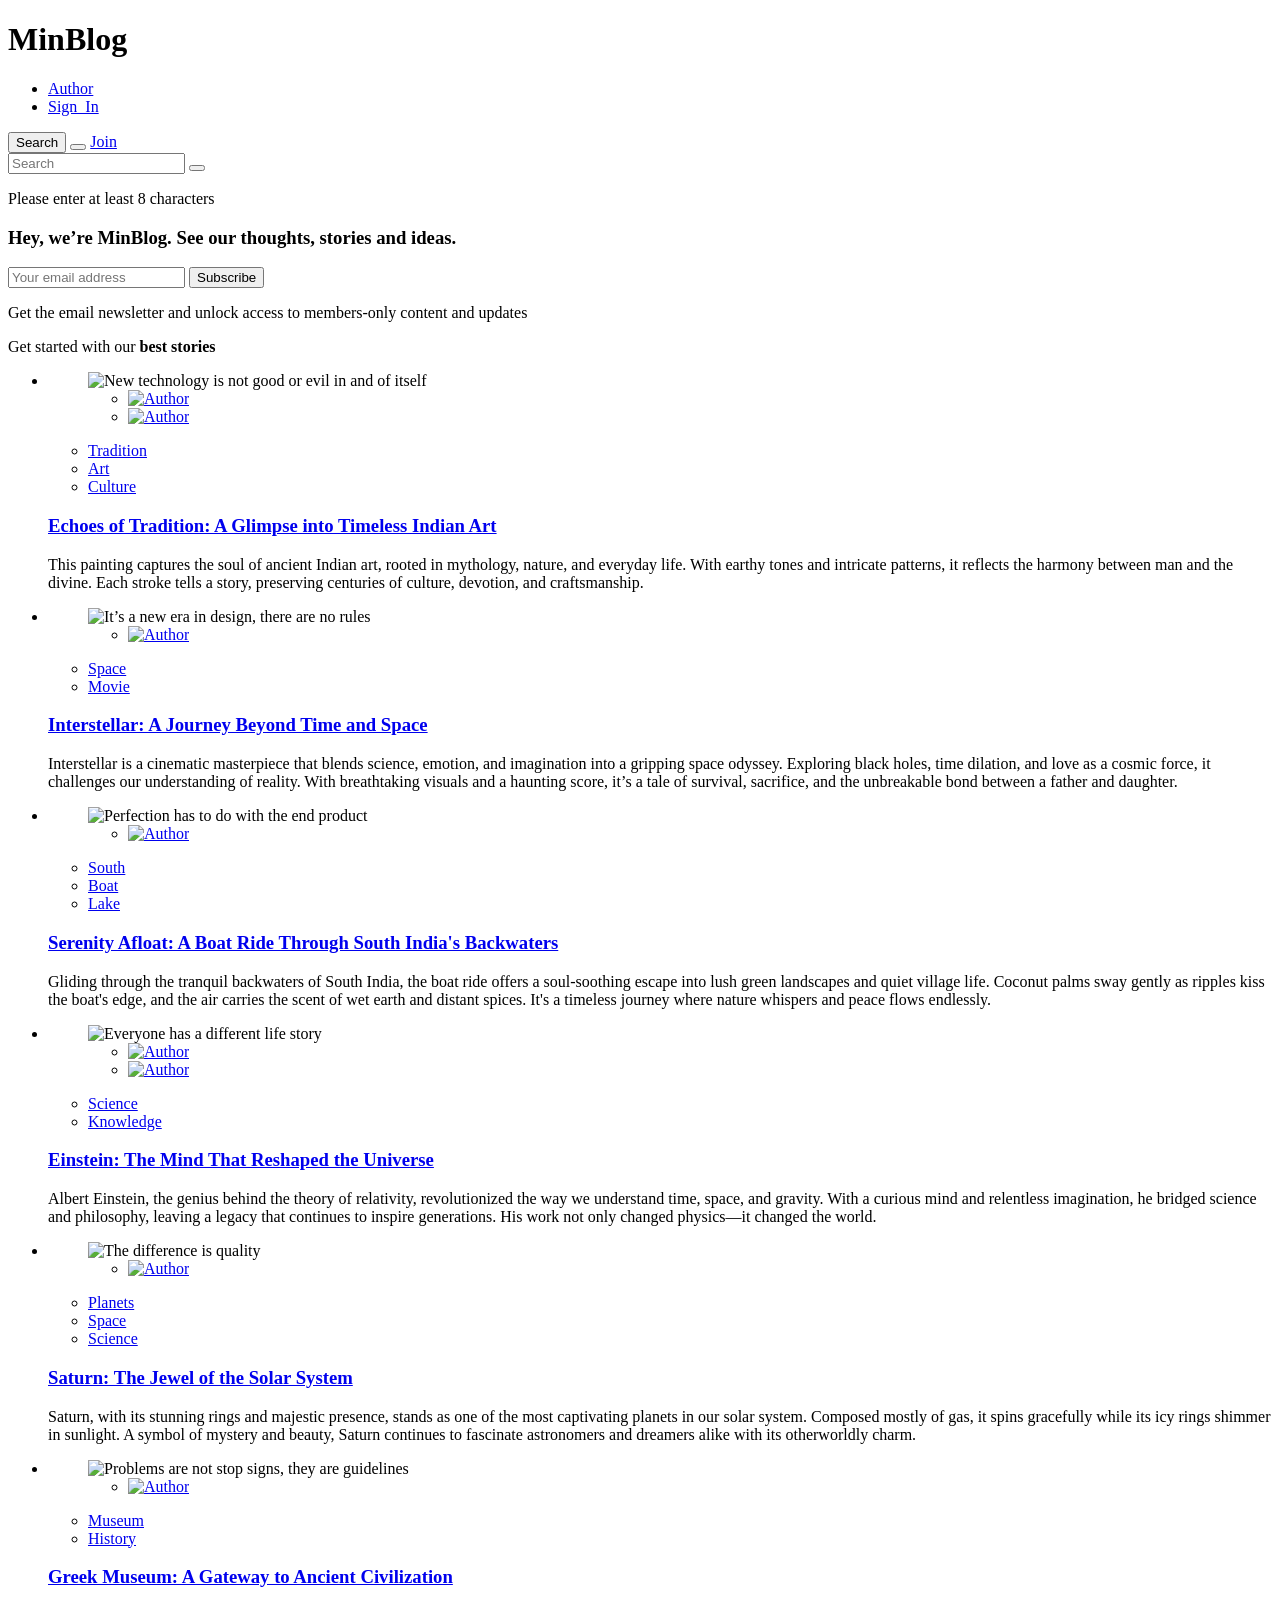
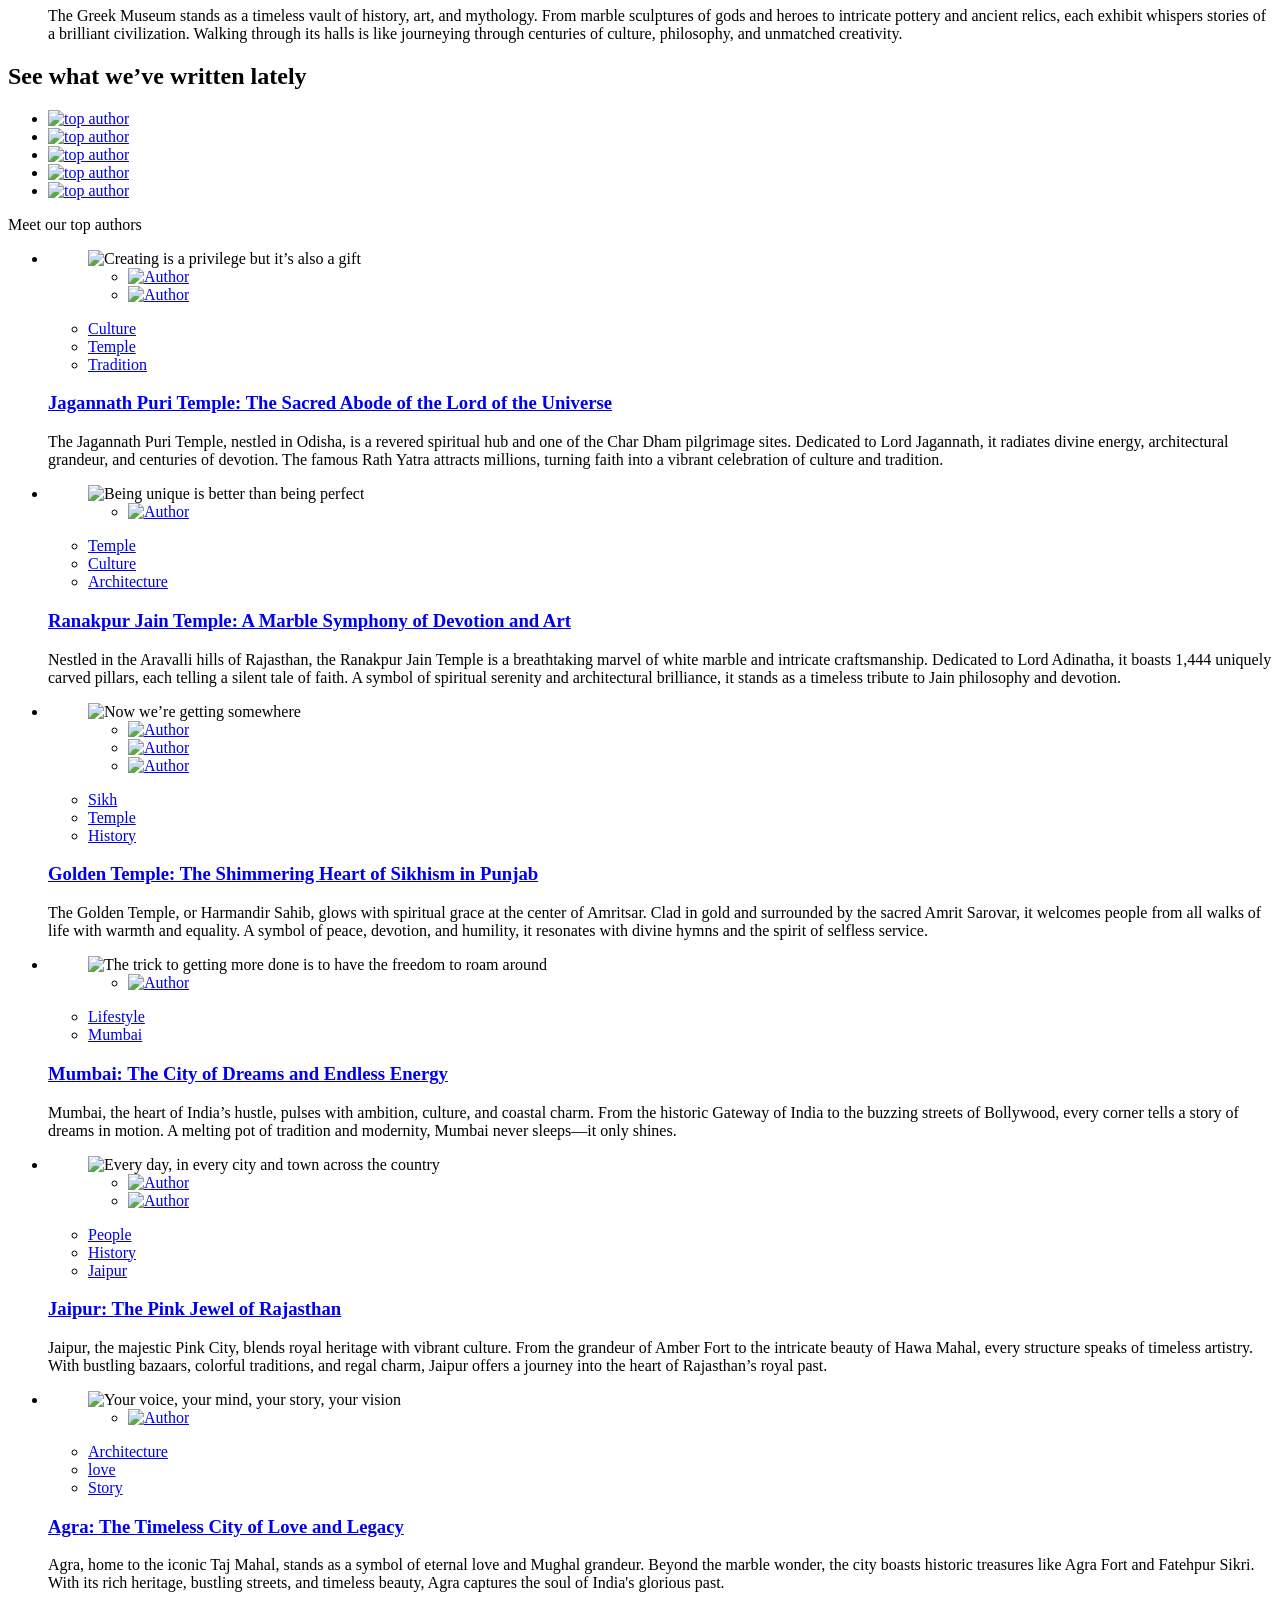
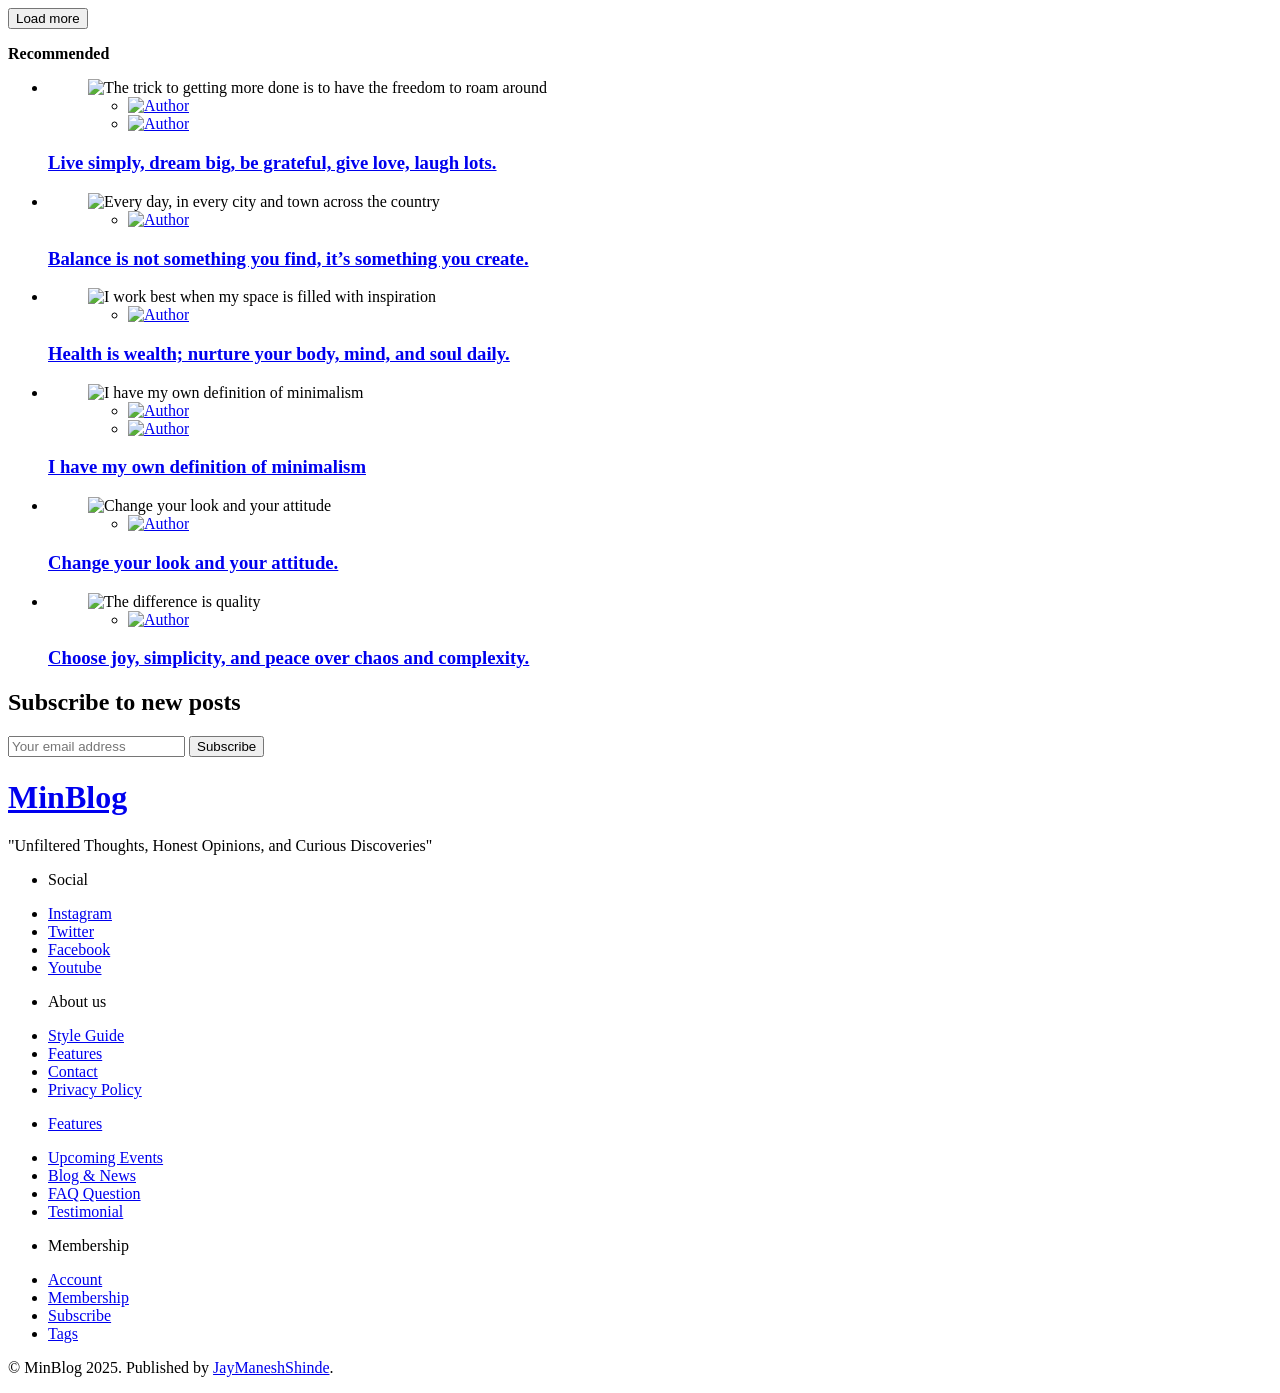
==== index.html @ 2194eb21 "Add files via upload" ====
<!DOCTYPE html>
<html lang="en">

<head>
  <meta charset="UTF-8">
  <meta http-equiv="X-UA-Compatible" content="IE=edge">
  <meta name="viewport" content="width=device-width, initial-scale=1.0">

  <!-- 
    - primary meta tags
  -->
  <title>MinBlog - Hey, we’re MinBlog. See our thoughts, stories and ideas.</title>
  <link rel="icon" type="png" href="assets/images/ICON.png">
  <meta name="title" content="MinBlog - Hey, we’re MinBlog. See our thoughts, stories and ideas.">
  <meta name="description" content="This is a blog html template made by JayShinde">
  <link rel="preconnect" href="https://fonts.googleapis.com">
  <link rel="preconnect" href="https://fonts.gstatic.com" crossorigin>
  <link href="https://fonts.googleapis.com/css2?family=Grenze+Gotisch:wght@100..900&display=swap" rel="stylesheet">
  

  <!-- 
    - favicon
  -->
  <link rel="shortcut icon" href="./favicon.svg" type="image/svg+xml">

  <!-- 
    - custom css link
  -->
  <link rel="stylesheet" href="./assets/css/style.css">

  <!-- 
    - google font link
  -->
  <link rel="preconnect" href="https://fonts.googleapis.com">
  <link rel="preconnect" href="https://fonts.gstatic.com" crossorigin>
  <link href="https://fonts.googleapis.com/css2?family=Inter:wght@300;400;500;700&display=swap" rel="stylesheet">

</head>

<body>

  <!-- 
    - #HEADER
  -->

  <header class="header section" data-header>
    <div class="container">

          <h1 class="tracking-in-expand grenze-gotisch">MinBlog</h1>
      <nav class="navbar" data-navbar>
        <ul class="navbar-list">

          <li class="navbar-item">
            <a href="author.html" class="navbar-link hover:underline" data-nav-link>Author</a>
          </li>

          <li class="navbar-item">
            <a href="signin.html" class="navbar-link hover:underline" data-nav-link>Sign_In</a>
          </li>

        </ul>
      </nav>

      <div class="wrapper">

        <button class="search-btn" aria-label="search" data-search-toggler>
          <ion-icon name="search-outline" aria-hidden="true"></ion-icon>

          <span class="span">Search</span>
        </button>

        <button class="nav-toggle-btn" aria-label="toggle menu" data-nav-toggler>
          <span class="span one"></span>
          <span class="span two"></span>
          <span class="span three"></span>
        </button>

        <a href="join.html" class="btn">Join</a>

      </div>

    </div>
  </header>





  <!-- 
    - #SEARCH BAR
  -->

  <div class="search-bar" data-search-bar>

    <div class="input-wrapper">
      <input type="search" name="search" placeholder="Search" class="input-field">

      <button class="search-close-btn" aria-label="close search bar" data-search-toggler>
        <ion-icon name="close-outline" aria-hidden="true"></ion-icon>
      </button>

    </div>

    <p class="search-bar-text">Please enter at least 8 characters</p>

  </div>

  <div class="overlay" data-overlay data-search-toggler></div>





  <main>
    <article>

      <!-- 
        - #HERO
      -->

      <section class="section hero" aria-label="home">
        <div class="container">

          <h1 class="h1 hero-title">
            <strong class="strong">Hey, we’re MinBlog.</strong> See our thoughts, stories and ideas.
          </h1>

          <div class="wrapper">

            <form action="" class="newsletter-form">
              <input type="email" name="email_address" placeholder="Your email address" class="email-field">

              <button type="submit" class="btn">Subscribe</button>
            </form>

            <p class="newsletter-text">
              Get the email newsletter and unlock access to members-only content and updates
            </p>

          </div>

        </div>
      </section>





      <!-- 
        - #FEATURED POST
      -->

      <section class="section featured" aria-label="featured post">
        <div class="container">

          <p class="section-subtitle">
            Get started with our <strong class="strong">best stories</strong>
          </p>

          <ul class="has-scrollbar">

            <li class="scrollbar-item">
              <div class="blog-card">

                <figure class="card-banner img-holder" style="--width: 500; --height: 600;">
                  <img src="./assets/images/featured-1.jpg" width="500" height="600" loading="lazy"
                    alt="New technology is not good or evil in and of itself" class="img-cover">

                  <ul class="avatar-list absolute">

                    <li class="avatar-item">
                      <a href="#" class="avatar img-holder" style="--width: 100; --height: 100;">
                        <img src="./assets/images/author-1.jpg" width="100" height="100" loading="lazy" alt="Author"
                          class="img-cover">
                      </a>
                    </li>

                    <li class="avatar-item">
                      <a href="#" class="avatar img-holder" style="--width: 100; --height: 100;">
                        <img src="./assets/images/author-2.jpg" width="100" height="100" loading="lazy" alt="Author"
                          class="img-cover">
                      </a>
                    </li>

                  </ul>
                </figure>

                <div class="card-content">

                  <ul class="card-meta-list">

                    <li>
                      <a href="#" class="card-tag">Tradition</a>
                    </li>

                    <li>
                      <a href="#" class="card-tag">Art</a>
                    </li>

                    <li>
                      <a href="#" class="card-tag">Culture</a>
                    </li>

                  </ul>

                  <h3 class="h4">
                    <a href="#" class="card-title hover:underline">
                      Echoes of Tradition: A Glimpse into Timeless Indian Art
                    </a>
                  </h3>

                  <p class="card-text">
                    This painting captures the soul of ancient Indian art, 
                    rooted in mythology, nature, and everyday life. 
                    With earthy tones and intricate patterns, it reflects 
                    the harmony between man and the divine. Each stroke tells 
                    a story, preserving centuries of culture, devotion, and craftsmanship.
                  </p>

                </div>

              </div>
            </li>

            <li class="scrollbar-item">
              <div class="blog-card">

                <figure class="card-banner img-holder" style="--width: 500; --height: 600;">
                  <img src="./assets/images/featured-2.jpg" width="500" height="600" loading="lazy"
                    alt="It’s a new era in design, there are no rules" class="img-cover">

                  <ul class="avatar-list absolute">

                    <li class="avatar-item">
                      <a href="#" class="avatar img-holder" style="--width: 100; --height: 100;">
                        <img src="./assets/images/author-3.jpg" width="100" height="100" loading="lazy" alt="Author"
                          class="img-cover">
                      </a>
                    </li>

                  </ul>
                </figure>

                <div class="card-content">

                  <ul class="card-meta-list">

                    <li>
                      <a href="#" class="card-tag">Space</a>
                    </li>

                    <li>
                      <a href="#" class="card-tag">Movie</a>
                    </li>

                  </ul>

                  <h3 class="h4">
                    <a href="#" class="card-title hover:underline">
                      Interstellar: A Journey Beyond Time and Space
                    </a>
                  </h3>

                  <p class="card-text">
                    Interstellar is a cinematic masterpiece that blends science, 
                    emotion, and imagination into a gripping space odyssey. 
                    Exploring black holes, time dilation, and love as a cosmic force, 
                    it challenges our understanding of reality. With breathtaking visuals 
                    and a haunting score, it’s a tale of survival, sacrifice, and the unbreakable 
                    bond between a father and daughter.
                  </p>

                </div>

              </div>
            </li>

            <li class="scrollbar-item">
              <div class="blog-card">

                <figure class="card-banner img-holder" style="--width: 500; --height: 600;">
                  <img src="./assets/images/featured-3.jpg" width="500" height="600" loading="lazy"
                    alt="Perfection has to do with the end product" class="img-cover">

                  <ul class="avatar-list absolute">

                    <li class="avatar-item">
                      <a href="#" class="avatar img-holder" style="--width: 100; --height: 100;">
                        <img src="./assets/images/author-4.jpg" width="100" height="100" loading="lazy" alt="Author"
                          class="img-cover">
                      </a>
                    </li>

                  </ul>
                </figure>

                <div class="card-content">

                  <ul class="card-meta-list">

                    <li>
                      <a href="#" class="card-tag">South</a>
                    </li>

                    <li>
                      <a href="#" class="card-tag">Boat</a>
                    </li>

                    <li>
                      <a href="#" class="card-tag">Lake</a>
                    </li>

                  </ul>

                  <h3 class="h4">
                    <a href="#" class="card-title hover:underline">
                      Serenity Afloat: A Boat Ride Through South India's Backwaters
                    </a>
                  </h3>

                  <p class="card-text">
                    Gliding through the tranquil backwaters of South India, 
                    the boat ride offers a soul-soothing escape into lush green 
                    landscapes and quiet village life. Coconut palms sway gently 
                    as ripples kiss the boat's edge, and the air carries the scent 
                    of wet earth and distant spices. It's a timeless journey where 
                    nature whispers and peace flows endlessly.
                  </p>

                </div>

              </div>
            </li>

            <li class="scrollbar-item">
              <div class="blog-card">

                <figure class="card-banner img-holder" style="--width: 500; --height: 600;">
                  <img src="./assets/images/featured-4.jpg" width="500" height="600" loading="lazy"
                    alt="Everyone has a different life story" class="img-cover">

                  <ul class="avatar-list absolute">

                    <li class="avatar-item">
                      <a href="#" class="avatar img-holder" style="--width: 100; --height: 100;">
                        <img src="./assets/images/author-5.jpg" width="100" height="100" loading="lazy" alt="Author"
                          class="img-cover">
                      </a>
                    </li>

                    <li class="avatar-item">
                      <a href="#" class="avatar img-holder" style="--width: 100; --height: 100;">
                        <img src="./assets/images/author-2.jpg" width="100" height="100" loading="lazy" alt="Author"
                          class="img-cover">
                      </a>
                    </li>

                  </ul>
                </figure>

                <div class="card-content">

                  <ul class="card-meta-list">

                    <li>
                      <a href="#" class="card-tag">Science</a>
                    </li>

                    <li>
                      <a href="#" class="card-tag">Knowledge</a>
                    </li>

                  </ul>

                  <h3 class="h4">
                    <a href="#" class="card-title hover:underline">
                      Einstein: The Mind That Reshaped the Universe
                    </a>
                  </h3>

                  <p class="card-text">
                    Albert Einstein, the genius behind the theory of relativity, 
                    revolutionized the way we understand time, space, and gravity. 
                    With a curious mind and relentless imagination, he bridged science 
                    and philosophy, leaving a legacy that continues to inspire generations. 
                    His work not only changed physics—it changed the world.
                  </p>

                </div>

              </div>
            </li>

            <li class="scrollbar-item">
              <div class="blog-card">

                <figure class="card-banner img-holder" style="--width: 500; --height: 600;">
                  <img src="./assets/images/featured-5.jpg" width="500" height="600" loading="lazy"
                    alt="The difference is quality" class="img-cover">

                  <ul class="avatar-list absolute">

                    <li class="avatar-item">
                      <a href="#" class="avatar img-holder" style="--width: 100; --height: 100;">
                        <img src="./assets/images/author-6.jpg" width="100" height="100" loading="lazy" alt="Author"
                          class="img-cover">
                      </a>
                    </li>

                  </ul>
                </figure>

                <div class="card-content">

                  <ul class="card-meta-list">

                    <li>
                      <a href="#" class="card-tag">Planets</a>
                    </li>

                    <li>
                      <a href="#" class="card-tag">Space</a>
                    </li>

                    <li>
                      <a href="#" class="card-tag">Science</a>
                    </li>

                  </ul>

                  <h3 class="h4">
                    <a href="#" class="card-title hover:underline">
                      Saturn: The Jewel of the Solar System
                    </a>
                  </h3>

                  <p class="card-text">
                    Saturn, with its stunning rings and majestic presence, 
                    stands as one of the most captivating planets in our solar system. 
                    Composed mostly of gas, it spins gracefully while its icy rings 
                    shimmer in sunlight. A symbol of mystery and beauty, Saturn continues 
                    to fascinate astronomers and dreamers alike with its otherworldly charm.
                  </p>

                </div>

              </div>
            </li>

            <li class="scrollbar-item">
              <div class="blog-card">

                <figure class="card-banner img-holder" style="--width: 500; --height: 600;">
                  <img src="./assets/images/featured-6.jpg" width="500" height="600" loading="lazy"
                    alt="Problems are not stop signs, they are guidelines" class="img-cover">

                  <ul class="avatar-list absolute">

                    <li class="avatar-item">
                      <a href="#" class="avatar img-holder" style="--width: 100; --height: 100;">
                        <img src="./assets/images/author-3.jpg" width="100" height="100" loading="lazy" alt="Author"
                          class="img-cover">
                      </a>
                    </li>

                  </ul>
                </figure>

                <div class="card-content">

                  <ul class="card-meta-list">

                    <li>
                      <a href="#" class="card-tag">Museum</a>
                    </li>

                    <li>
                      <a href="#" class="card-tag">History</a>
                    </li>

                  </ul>

                  <h3 class="h4">
                    <a href="#" class="card-title hover:underline">
                      Greek Museum: A Gateway to Ancient Civilization
                    </a>
                  </h3>

                  <p class="card-text">
                    The Greek Museum stands as a timeless vault of history, 
                    art, and mythology. From marble sculptures of gods and 
                    heroes to intricate pottery and ancient relics, each exhibit 
                    whispers stories of a brilliant civilization. Walking through 
                    its halls is like journeying through centuries of culture, philosophy, 
                    and unmatched creativity.
                  </p>

                </div>

              </div>
            </li>

          </ul>

        </div>
      </section>





      <!-- 
        - #RECENT POST
      -->

      <section class="section recent" aria-label="recent post">
        <div class="container">

          <div class="title-wrapper">

            <h2 class="h2 section-title">
              See what we’ve <strong class="strong">written lately</strong>
            </h2>

            <div class="top-author">
              <ul class="avatar-list">

                <li class="avatar-item">
                  <a href="#" class="avatar large img-holder" style="--width: 100; --height: 100;">
                    <img src="./assets/images/author-1.jpg" width="100" height="100" alt="top author" class="img-cover">
                  </a>
                </li>

                <li class="avatar-item">
                  <a href="#" class="avatar large img-holder" style="--width: 100; --height: 100;">
                    <img src="./assets/images/author-2.jpg" width="100" height="100" alt="top author" class="img-cover">
                  </a>
                </li>

                <li class="avatar-item">
                  <a href="#" class="avatar large img-holder" style="--width: 100; --height: 100;">
                    <img src="./assets/images/author-3.jpg" width="100" height="100" alt="top author" class="img-cover">
                  </a>
                </li>

                <li class="avatar-item">
                  <a href="#" class="avatar large img-holder" style="--width: 100; --height: 100;">
                    <img src="./assets/images/author-4.jpg" width="100" height="100" alt="top author" class="img-cover">
                  </a>
                </li>

                <li class="avatar-item">
                  <a href="#" class="avatar large img-holder" style="--width: 100; --height: 100;">
                    <img src="./assets/images/author-5.jpg" width="100" height="100" alt="top author" class="img-cover">
                  </a>
                </li>

              </ul>

              <span class="span">Meet our top authors</span>
            </div>

          </div>

          <ul class="grid-list">

            <li>
              <div class="blog-card">

                <figure class="card-banner img-holder" style="--width: 550; --height: 660;">
                  <img src="./assets/images/recent-1.jpg" width="550" height="660" loading="lazy"
                    alt="Creating is a privilege but it’s also a gift" class="img-cover">

                  <ul class="avatar-list absolute">

                    <li class="avatar-item">
                      <a href="#" class="avatar img-holder" style="--width: 100; --height: 100;">
                        <img src="./assets/images/author-3.jpg" width="100" height="100" loading="lazy" alt="Author"
                          class="img-cover">
                      </a>
                    </li>

                    <li class="avatar-item">
                      <a href="#" class="avatar img-holder" style="--width: 100; --height: 100;">
                        <img src="./assets/images/author-5.jpg" width="100" height="100" loading="lazy" alt="Author"
                          class="img-cover">
                      </a>
                    </li>

                  </ul>
                </figure>

                <div class="card-content">

                  <ul class="card-meta-list">

                    <li>
                      <a href="#" class="card-tag">Culture</a>
                    </li>

                    <li>
                      <a href="#" class="card-tag">Temple</a>
                    </li>

                    <li>
                      <a href="#" class="card-tag">Tradition</a>
                    </li>

                  </ul>

                  <h3 class="h4">
                    <a href="#" class="card-title hover:underline">
                      Jagannath Puri Temple: The Sacred Abode of the Lord of the Universe
                    </a>
                  </h3>

                  <p class="card-text">
                    The Jagannath Puri Temple, nestled in Odisha, is a revered spiritual hub 
                    and one of the Char Dham pilgrimage sites. Dedicated to Lord Jagannath, 
                    it radiates divine energy, architectural grandeur, and centuries of devotion. 
                    The famous Rath Yatra attracts millions, turning faith into a vibrant celebration 
                    of culture and tradition.
                  </p>

                </div>

              </div>
            </li>

            <li>
              <div class="blog-card">

                <figure class="card-banner img-holder" style="--width: 550; --height: 660;">
                  <img src="./assets/images/recent-2.jpg" width="550" height="660" loading="lazy"
                    alt="Being unique is better than being perfect" class="img-cover">

                  <ul class="avatar-list absolute">

                    <li class="avatar-item">
                      <a href="#" class="avatar img-holder" style="--width: 100; --height: 100;">
                        <img src="./assets/images/author-5.jpg" width="100" height="100" loading="lazy" alt="Author"
                          class="img-cover">
                      </a>
                    </li>

                  </ul>
                </figure>

                <div class="card-content">

                  <ul class="card-meta-list">

                    <li>
                      <a href="#" class="card-tag">Temple</a>
                    </li>

                    <li>
                      <a href="#" class="card-tag">Culture</a>
                    </li>

                    <li>
                      <a href="#" class="card-tag">Architecture</a>
                    </li>

                  </ul>

                  <h3 class="h4">
                    <a href="#" class="card-title hover:underline">
                      Ranakpur Jain Temple: A Marble Symphony of Devotion and Art
                    </a>
                  </h3>

                  <p class="card-text">
                    Nestled in the Aravalli hills of Rajasthan, the Ranakpur Jain Temple 
                    is a breathtaking marvel of white marble and intricate craftsmanship. 
                    Dedicated to Lord Adinatha, it boasts 1,444 uniquely carved pillars, each 
                    telling a silent tale of faith. A symbol of spiritual serenity and architectural 
                    brilliance, it stands as a timeless tribute to Jain philosophy and devotion.
                  </p>

                </div>

              </div>
            </li>

            <li>
              <div class="blog-card">

                <figure class="card-banner img-holder" style="--width: 550; --height: 660;">
                  <img src="./assets/images/recent-3.jpg" width="550" height="660" loading="lazy"
                    alt="Now we’re getting somewhere" class="img-cover">

                  <ul class="avatar-list absolute">

                    <li class="avatar-item">
                      <a href="#" class="avatar img-holder" style="--width: 100; --height: 100;">
                        <img src="./assets/images/author-2.jpg" width="100" height="100" loading="lazy" alt="Author"
                          class="img-cover">
                      </a>
                    </li>

                    <li class="avatar-item">
                      <a href="#" class="avatar img-holder" style="--width: 100; --height: 100;">
                        <img src="./assets/images/author-5.jpg" width="100" height="100" loading="lazy" alt="Author"
                          class="img-cover">
                      </a>
                    </li>

                    <li class="avatar-item">
                      <a href="#" class="avatar img-holder" style="--width: 100; --height: 100;">
                        <img src="./assets/images/author-1.jpg" width="100" height="100" loading="lazy" alt="Author"
                          class="img-cover">
                      </a>
                    </li>

                  </ul>
                </figure>

                <div class="card-content">

                  <ul class="card-meta-list">

                    <li>
                      <a href="#" class="card-tag">Sikh</a>
                    </li>

                    <li>
                      <a href="#" class="card-tag">Temple</a>
                    </li>

                    <li>
                      <a href="#" class="card-tag">History</a>
                    </li>

                  </ul>

                  <h3 class="h4">
                    <a href="#" class="card-title hover:underline">
                      Golden Temple: The Shimmering Heart of Sikhism in Punjab
                    </a>
                  </h3>

                  <p class="card-text">
                    The Golden Temple, or Harmandir Sahib, glows with spiritual 
                    grace at the center of Amritsar. Clad in gold and surrounded 
                    by the sacred Amrit Sarovar, it welcomes people from all walks of 
                    life with warmth and equality. A symbol of peace, devotion, and humility, 
                    it resonates with divine hymns and the spirit of selfless service.
                  </p>

                </div>

              </div>
            </li>

            <li>
              <div class="blog-card">

                <figure class="card-banner img-holder" style="--width: 550; --height: 660;">
                  <img src="./assets/images/recent-4.jpg" width="550" height="660" loading="lazy"
                    alt="The trick to getting more done is to have the freedom to roam around" class="img-cover">

                  <ul class="avatar-list absolute">

                    <li class="avatar-item">
                      <a href="#" class="avatar img-holder" style="--width: 100; --height: 100;">
                        <img src="./assets/images/author-3.jpg" width="100" height="100" loading="lazy" alt="Author"
                          class="img-cover">
                      </a>
                    </li>

                  </ul>
                </figure>

                <div class="card-content">

                  <ul class="card-meta-list">

                    <li>
                      <a href="#" class="card-tag">Lifestyle</a>
                    </li>

                    <li>
                      <a href="#" class="card-tag">Mumbai</a>
                    </li>

                  </ul>

                  <h3 class="h4">
                    <a href="#" class="card-title hover:underline">
                      Mumbai: The City of Dreams and Endless Energy
                    </a>
                  </h3>

                  <p class="card-text">
                    Mumbai, the heart of India’s hustle, pulses with ambition, 
                    culture, and coastal charm. From the historic Gateway of India 
                    to the buzzing streets of Bollywood, every corner tells a story of 
                    dreams in motion. A melting pot of tradition and modernity, Mumbai 
                    never sleeps—it only shines.
                  </p>

                </div>

              </div>
            </li>

            <li>
              <div class="blog-card">

                <figure class="card-banner img-holder" style="--width: 550; --height: 660;">
                  <img src="./assets/images/recent-5.jpg" width="550" height="660" loading="lazy"
                    alt="Every day, in every city and town across the country" class="img-cover">

                  <ul class="avatar-list absolute">

                    <li class="avatar-item">
                      <a href="#" class="avatar img-holder" style="--width: 100; --height: 100;">
                        <img src="./assets/images/author-1.jpg" width="100" height="100" loading="lazy" alt="Author"
                          class="img-cover">
                      </a>
                    </li>

                    <li class="avatar-item">
                      <a href="#" class="avatar img-holder" style="--width: 100; --height: 100;">
                        <img src="./assets/images/author-6.jpg" width="100" height="100" loading="lazy" alt="Author"
                          class="img-cover">
                      </a>
                    </li>

                  </ul>
                </figure>

                <div class="card-content">

                  <ul class="card-meta-list">

                    <li>
                      <a href="#" class="card-tag">People</a>
                    </li>

                    <li>
                      <a href="#" class="card-tag">History</a>
                    </li>

                    <li>
                      <a href="#" class="card-tag">Jaipur</a>
                    </li>

                  </ul>

                  <h3 class="h4">
                    <a href="#" class="card-title hover:underline">
                      Jaipur: The Pink Jewel of Rajasthan
                    </a>
                  </h3>

                  <p class="card-text">
                    Jaipur, the majestic Pink City, blends royal heritage with vibrant culture. 
                    From the grandeur of Amber Fort to the intricate beauty of Hawa Mahal, every 
                    structure speaks of timeless artistry. With bustling bazaars, colorful traditions, 
                    and regal charm, Jaipur offers a journey into the heart of Rajasthan’s royal past.
                  </p>

                </div>

              </div>
            </li>

            <li>
              <div class="blog-card">

                <figure class="card-banner img-holder" style="--width: 550; --height: 660;">
                  <img src="./assets/images/recent-6.jpg" width="550" height="660" loading="lazy"
                    alt="Your voice, your mind, your story, your vision" class="img-cover">

                  <ul class="avatar-list absolute">

                    <li class="avatar-item">
                      <a href="#" class="avatar img-holder" style="--width: 100; --height: 100;">
                        <img src="./assets/images/author-6.jpg" width="100" height="100" loading="lazy" alt="Author"
                          class="img-cover">
                      </a>
                    </li>

                  </ul>
                </figure>

                <div class="card-content">

                  <ul class="card-meta-list">

                    <li>
                      <a href="#" class="card-tag">Architecture</a>
                    </li>

                    <li>
                      <a href="#" class="card-tag">love</a>
                    </li>

                    <li>
                      <a href="#" class="card-tag">Story</a>
                    </li>

                  </ul>

                  <h3 class="h4">
                    <a href="#" class="card-title hover:underline">
                      Agra: The Timeless City of Love and Legacy
                    </a>
                  </h3>

                  <p class="card-text">
                    Agra, home to the iconic Taj Mahal, stands as a symbol of 
                    eternal love and Mughal grandeur. Beyond the marble wonder, 
                    the city boasts historic treasures like Agra Fort and Fatehpur Sikri. 
                    With its rich heritage, bustling streets, and timeless beauty, Agra captures 
                    the soul of India's glorious past.
                  </p>

                </div>

              </div>
            </li>

          </ul>
          <a href="error.html">
          <button class="btn">Load more</button>
          </a>

        </div>
      </section>





      <!-- 
        - #RECOMMENDED POST
      -->

      <section class="section recommended" aria-label="recommended post">
        <div class="container">

          <p class="section-subtitle">
            <strong class="strong">Recommended</strong>
          </p>

          <ul class="grid-list">

            <li>
              <div class="blog-card">

                <figure class="card-banner img-holder" style="--width: 300; --height: 360;">
                  <img src="./assets/images/recommended-1.jpg" width="300" height="360" loading="lazy"
                    alt="The trick to getting more done is to have the freedom to roam around " class="img-cover">

                  <ul class="avatar-list absolute">

                    <li class="avatar-item">
                      <a href="#" class="avatar img-holder" style="--width: 100; --height: 100;">
                        <img src="./assets/images/author-5.jpg" width="100" height="100" loading="lazy" alt="Author"
                          class="img-cover">
                      </a>
                    </li>

                    <li class="avatar-item">
                      <a href="#" class="avatar img-holder" style="--width: 100; --height: 100;">
                        <img src="./assets/images/author-2.jpg" width="100" height="100" loading="lazy" alt="Author"
                          class="img-cover">
                      </a>
                    </li>

                  </ul>
                </figure>

                <div class="card-content">

                  <h3 class="h5">
                    <a href="#" class="card-title hover:underline">
                      Live simply, dream big, be grateful, give love, laugh lots.
                    </a>
                  </h3>

                </div>

              </div>
            </li>

            <li>
              <div class="blog-card">

                <figure class="card-banner img-holder" style="--width: 300; --height: 360;">
                  <img src="./assets/images/recommended-2.jpg" width="300" height="360" loading="lazy"
                    alt="Every day, in every city and town across the country " class="img-cover">

                  <ul class="avatar-list absolute">

                    <li class="avatar-item">
                      <a href="#" class="avatar img-holder" style="--width: 100; --height: 100;">
                        <img src="./assets/images/author-3.jpg" width="100" height="100" loading="lazy" alt="Author"
                          class="img-cover">
                      </a>
                    </li>

                  </ul>
                </figure>

                <div class="card-content">

                  <h3 class="h5">
                    <a href="#" class="card-title hover:underline">
                      Balance is not something you find, it’s something you create.
                    </a>
                  </h3>

                </div>

              </div>
            </li>

            <li>
              <div class="blog-card">

                <figure class="card-banner img-holder" style="--width: 300; --height: 360;">
                  <img src="./assets/images/recommended-3.jpg" width="300" height="360" loading="lazy"
                    alt="I work best when my space is filled with inspiration " class="img-cover">

                  <ul class="avatar-list absolute">

                    <li class="avatar-item">
                      <a href="#" class="avatar img-holder" style="--width: 100; --height: 100;">
                        <img src="./assets/images/author-1.jpg" width="100" height="100" loading="lazy" alt="Author"
                          class="img-cover">
                      </a>
                    </li>

                  </ul>
                </figure>

                <div class="card-content">

                  <h3 class="h5">
                    <a href="#" class="card-title hover:underline">
                      Health is wealth; nurture your body, mind, and soul daily.
                    </a>
                  </h3>

                </div>

              </div>
            </li>

            <li>
              <div class="blog-card">

                <figure class="card-banner img-holder" style="--width: 300; --height: 360;">
                  <img src="./assets/images/recommended-4.jpg" width="300" height="360" loading="lazy"
                    alt="I have my own definition of minimalism " class="img-cover">

                  <ul class="avatar-list absolute">

                    <li class="avatar-item">
                      <a href="#" class="avatar img-holder" style="--width: 100; --height: 100;">
                        <img src="./assets/images/author-4.jpg" width="100" height="100" loading="lazy" alt="Author"
                          class="img-cover">
                      </a>
                    </li>

                    <li class="avatar-item">
                      <a href="#" class="avatar img-holder" style="--width: 100; --height: 100;">
                        <img src="./assets/images/author-3.jpg" width="100" height="100" loading="lazy" alt="Author"
                          class="img-cover">
                      </a>
                    </li>

                  </ul>
                </figure>

                <div class="card-content">

                  <h3 class="h5">
                    <a href="#" class="card-title hover:underline">
                      I have my own definition of minimalism
                    </a>
                  </h3>

                </div>

              </div>
            </li>

            <li>
              <div class="blog-card">

                <figure class="card-banner img-holder" style="--width: 300; --height: 360;">
                  <img src="./assets/images/recommended-5.jpg" width="300" height="360" loading="lazy"
                    alt="Change your look and your attitude " class="img-cover">

                  <ul class="avatar-list absolute">

                    <li class="avatar-item">
                      <a href="#" class="avatar img-holder" style="--width: 100; --height: 100;">
                        <img src="./assets/images/author-6.jpg" width="100" height="100" loading="lazy" alt="Author"
                          class="img-cover">
                      </a>
                    </li>

                  </ul>
                </figure>

                <div class="card-content">

                  <h3 class="h5">
                    <a href="#" class="card-title hover:underline">
                      Change your look and your attitude.
                    </a>
                  </h3>

                </div>

              </div>
            </li>

            <li>
              <div class="blog-card">

                <figure class="card-banner img-holder" style="--width: 300; --height: 360;">
                  <img src="./assets/images/recommended-6.jpg" width="300" height="360" loading="lazy"
                    alt="The difference is quality " class="img-cover">

                  <ul class="avatar-list absolute">

                    <li class="avatar-item">
                      <a href="#" class="avatar img-holder" style="--width: 100; --height: 100;">
                        <img src="./assets/images/author-3.jpg" width="100" height="100" loading="lazy" alt="Author"
                          class="img-cover">
                      </a>
                    </li>

                  </ul>
                </figure>

                <div class="card-content">

                  <h3 class="h5">
                    <a href="#" class="card-title hover:underline">
                      Choose joy, simplicity, and peace over chaos and complexity.
                    </a>
                  </h3>

                </div>

              </div>
            </li>

          </ul>

        </div>
      </section>





      <!-- 
        - #NEWSLETTER
      -->

      <section class="section newsletter">

        <h2 class="h2 section-title">
          Subscribe to <strong class="strong">new posts</strong>
        </h2>

        <form action="" class="newsletter-form">
          <input type="email" name="email_address" placeholder="Your email address" required class="email-field">
          <button type="submit" class="btn">Subscribe</button>
          
        </form>

      </section>

    </article>
  </main>





  <!-- 
    - #FOOTER
  -->

  <footer class="footer">
    <div class="container">

      <div class="footer-top section">

        <div class="footer-brand">

          <a href="#" class="logo">
            <h1 class="tracking-in-expand grenze-gotisch">MinBlog</h1>
          </a>

          <p class="footer-text">
            "Unfiltered Thoughts, Honest Opinions, and Curious Discoveries"
          </p>

        </div>

        <ul class="footer-list">

          <li>
            <p class="h5">Social</p>
          </li>

          <li class="footer-list-item">
            <ion-icon name="logo-Instagram"></ion-icon>

            <a href="error.html" class="footer-link hover:underline">Instagram</a>
          </li>

          <li class="footer-list-item">
            <ion-icon name="logo-twitter"></ion-icon>

            <a href="error.html" class="footer-link hover:underline">Twitter</a>
          </li>

          <li class="footer-list-item">
            <ion-icon name="logo-facebook"></ion-icon>

            <a href="error.html" class="footer-link hover:underline">Facebook</a>
          </li>

          <li class="footer-list-item">
            <ion-icon name="logo-youtube"></ion-icon>

            <a href="error.html" class="footer-link hover:underline">Youtube</a>
          </li>

        </ul>

        <ul class="footer-list">

          <li>
            <p class="h5">About us</p>
          </li>

          <li>
            <a href="error.html" class="footer-link hover:underline">Style Guide</a>
          </li>

          <li>
            <a href="error.html" class="footer-link hover:underline">Features</a>
          </li>

          <li>
            <a href="#" class="footer-link hover:underline">Contact</a>
          </li>

          <li>
            <a href="error.html" class="footer-link hover:underline">Privacy Policy</a>
          </li>

        </ul>

        <ul class="footer-list">

          <li>
            <a href="error.html">
            <p class="h5">Features</p>
          </a>
          </li>

          <li>
            <a href="error.html" class="footer-link hover:underline">Upcoming Events</a>
          </li>

          <li>
            <a href="error.html" class="footer-link hover:underline">Blog & News</a>
          </li>

          <li>
            <a href="error.html" class="footer-link hover:underline">FAQ Question</a>
          </li>

          <li>
            <a href="error.html" class="footer-link hover:underline">Testimonial</a>
          </li>

        </ul>

        <ul class="footer-list">

          <li>
            <p class="h5">Membership</p>
          </li>

          <li>
            <a href="signin.html" class="footer-link hover:underline">Account</a>
          </li>

          <li>
            <a href="membership.html" class="footer-link hover:underline">Membership</a>
          </li>

          <li>
            <a href="join.html" class="footer-link hover:underline">Subscribe</a>
          </li>

          <li>
            <a href="error.html" class="footer-link hover:underline">Tags</a>
          </li>

        </ul>

      </div>

      <div class="section footer-bottom">

        <p class="copyright">
          &copy; MinBlog 2025. Published by <a href="author.html" class="copyright-link hover:underline">JayManeshShinde</a>.
        </p>

      </div>

    </div>
  </footer>


  <!-- 
    - custom js link
  -->
  <script src="./assets/js/script.js" defer></script>

  <!-- 
    - ionicon link
  -->
  <script type="module" src="https://unpkg.com/ionicons@5.5.2/dist/ionicons/ionicons.esm.js"></script>
  <script nomodule src="https://unpkg.com/ionicons@5.5.2/dist/ionicons/ionicons.js"></script>

</body>

</html>
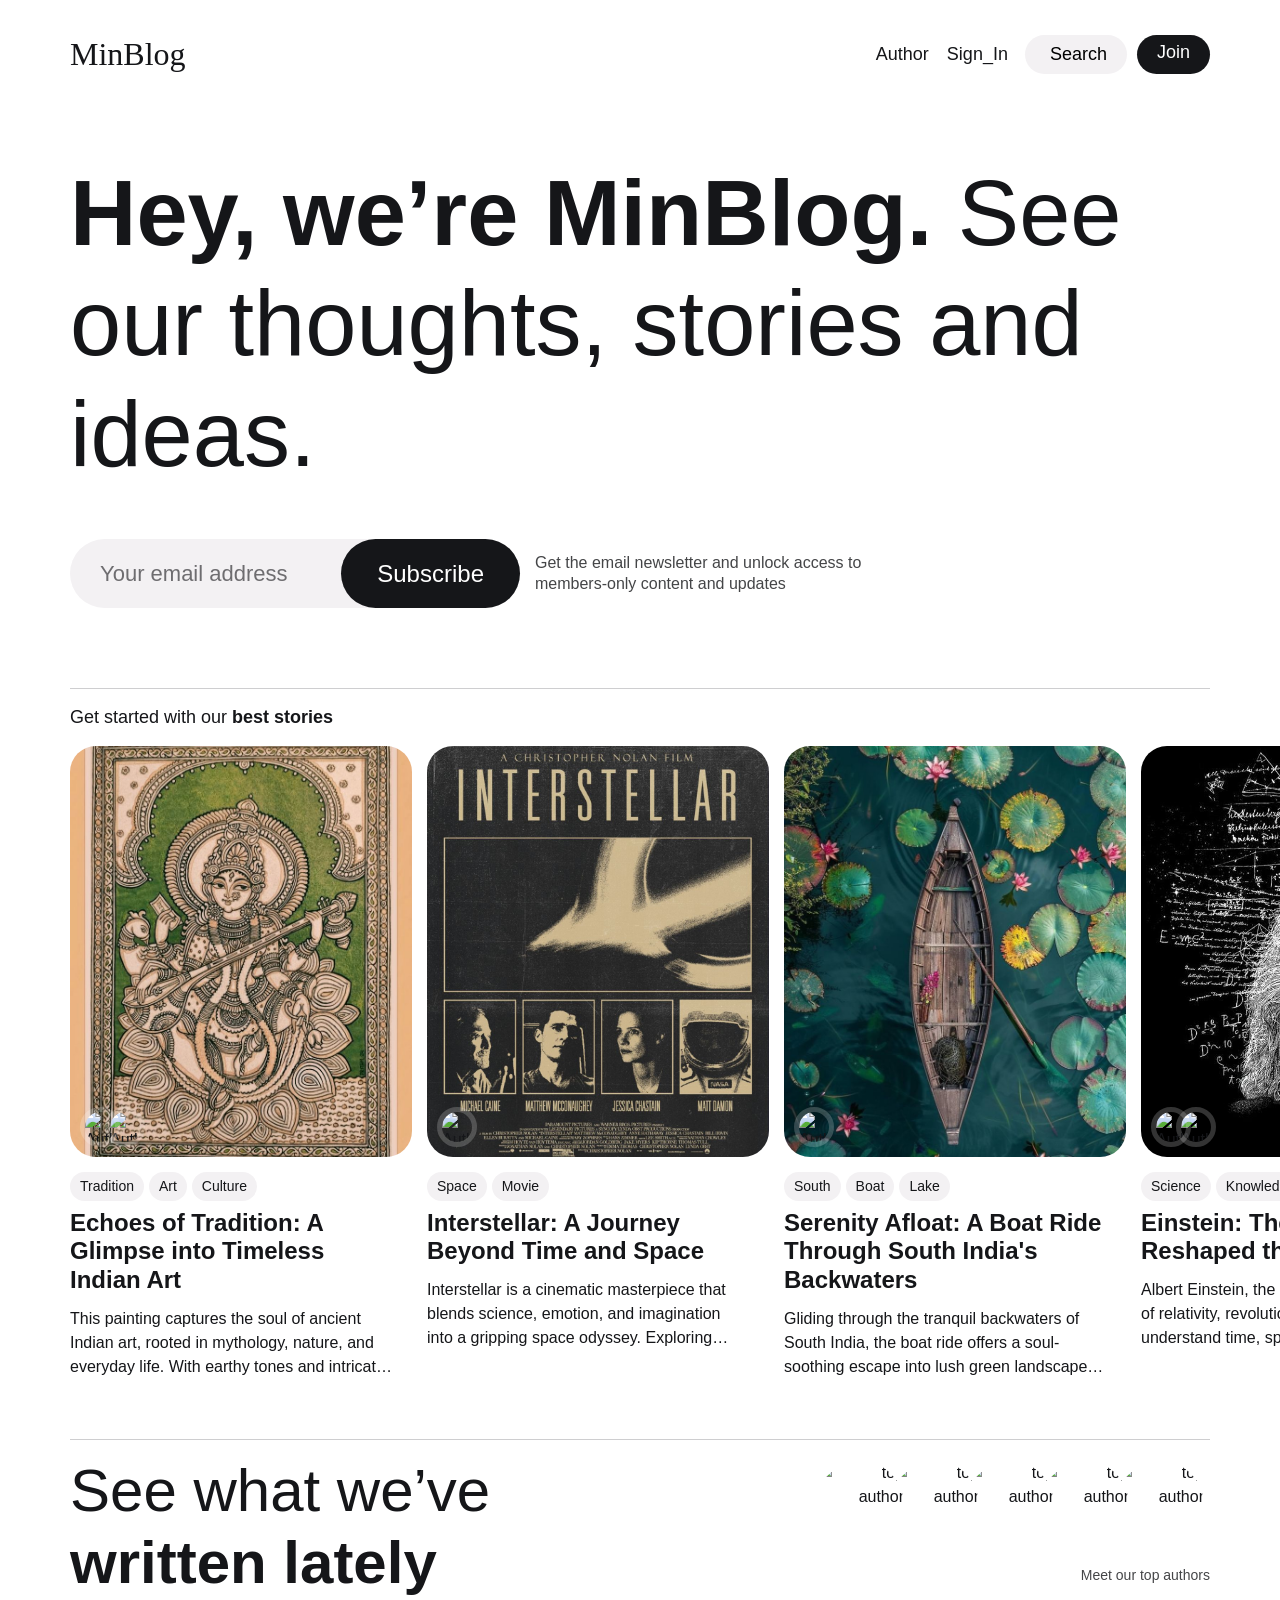
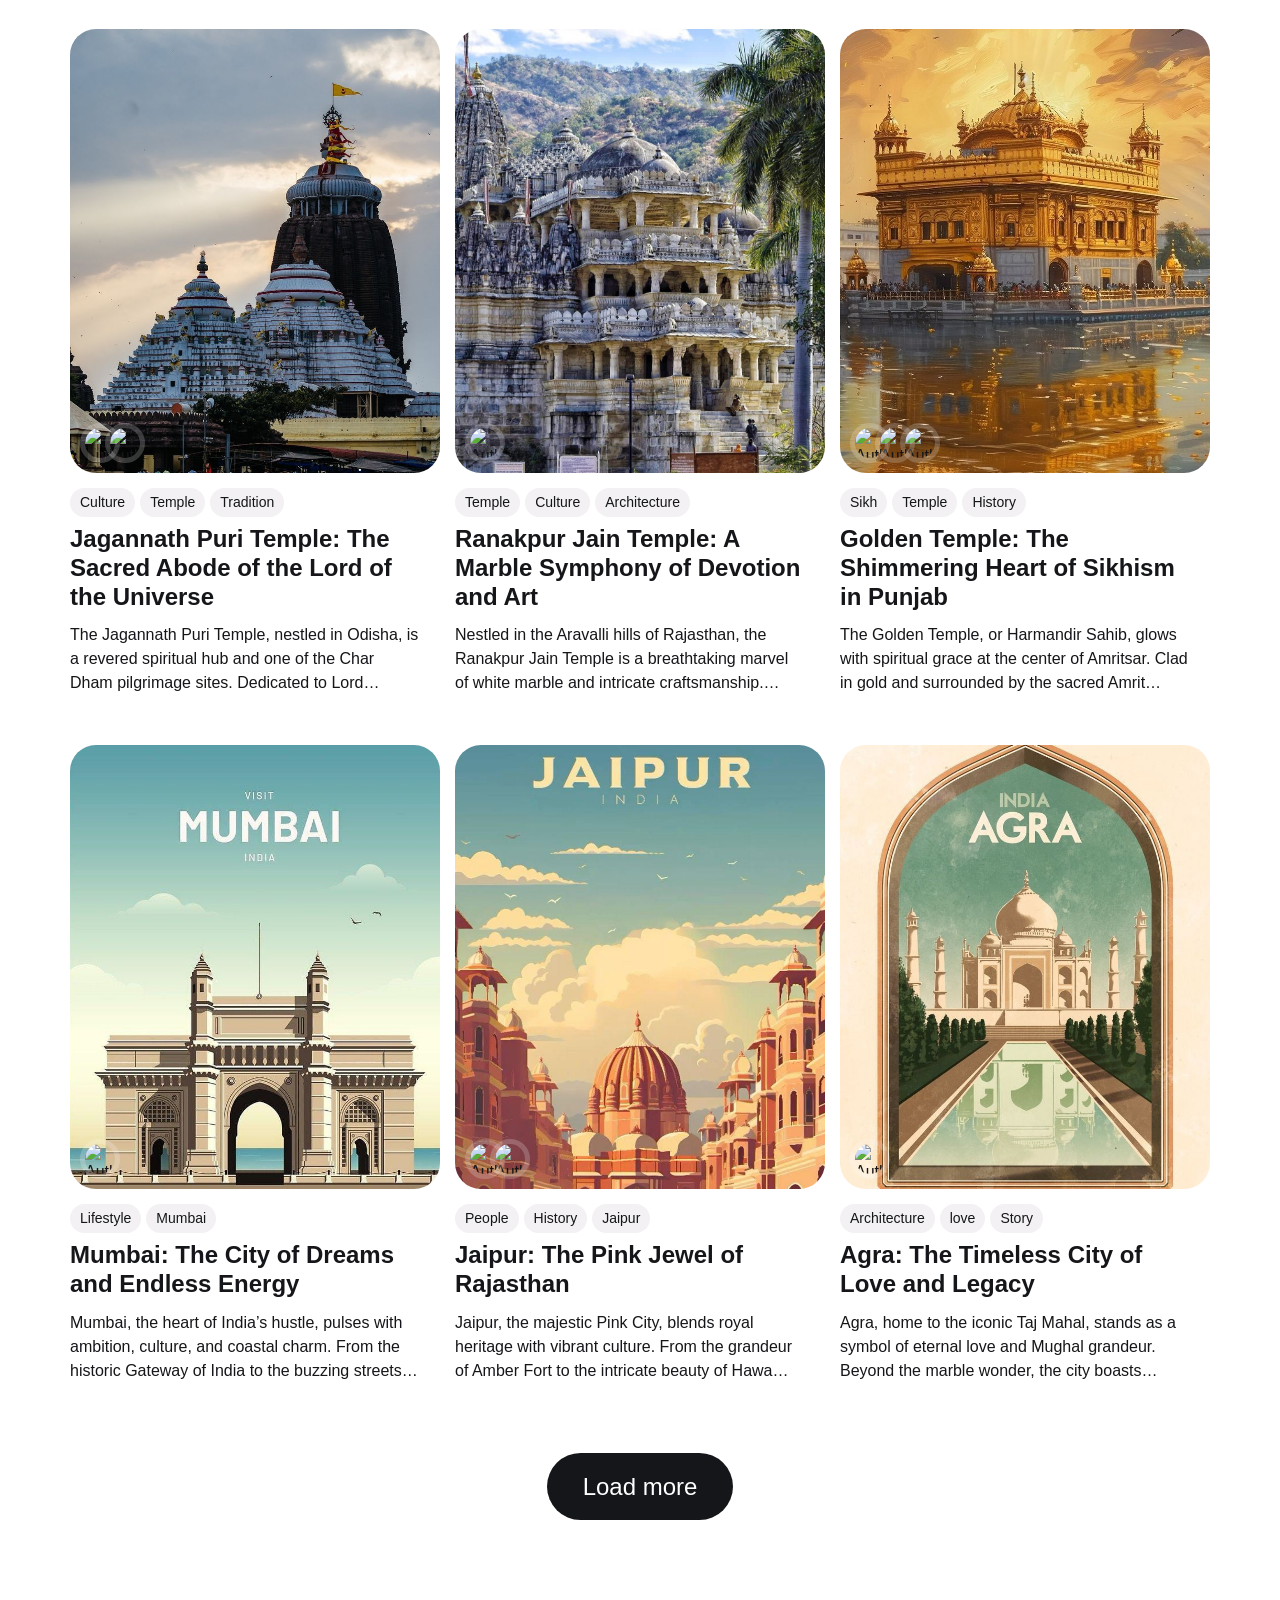
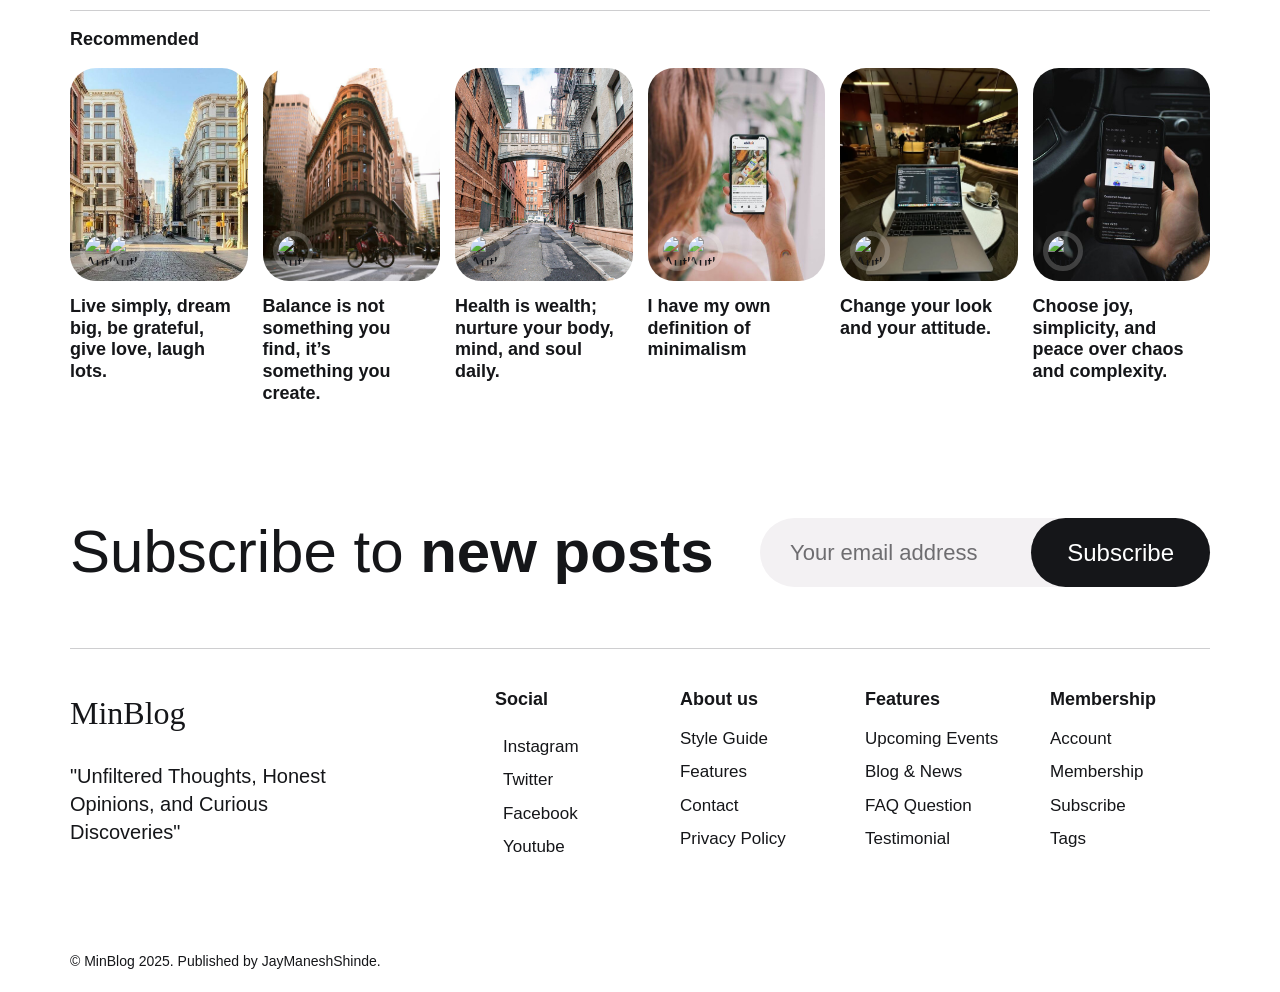
==== commit 5da62865: "Add files via upload" ====
--- a/index.html
+++ b/index.html
@@ -26,7 +26,7 @@
   <!-- 
     - custom css link
   -->
-  <link rel="stylesheet" href="./assets/css/style.css">
+  <link rel="stylesheet" href="style.css">
 
   <!-- 
     - google font link
--- a/style.css
+++ b/style.css
@@ -0,0 +1,1082 @@
+/*-----------------------------------*\
+  #style.css
+\*-----------------------------------*/
+
+/**
+ * copyright 2025 Jay_Shinde
+ */
+
+
+
+
+
+/*-----------------------------------*\
+  #CUSTOM PROPERTY
+\*-----------------------------------*/
+
+:root {
+
+  /**
+   * colors
+   */
+
+  --eerie-black_80: hsla(225, 9%, 9%, 0.8);
+  --eerie-black_60: hsla(225, 9%, 9%, 0.6);
+  --eerie-black: hsl(225, 9%, 9%);
+  --light-gray-1: hsl(0, 0%, 80%);
+  --light-gray-2: hsl(240, 2%, 81%);
+  --gainsboro: hsl(240, 9%, 91%);
+  --cultured: hsl(300, 8%, 95%);
+  --blue-ryb: hsl(232, 100%, 60%);
+  --white_20: hsla(0, 0%, 100%, 0.2);
+  --white: hsl(0, 0%, 100%);
+
+  /**
+   * typography
+   */
+
+  --ff-inter: 'Inter', sans-serif;
+
+  --fs-1: 3.6rem;
+  --fs-2: 3.2rem;
+  --fs-3: 2.4rem;
+  --fs-4: 2.2rem;
+  --fs-5: 2rem;
+  --fs-6: 1.8rem;
+  --fs-7: 1.5rem;
+  --fs-8: 1.4rem;
+  --fs-9: 1.3rem;
+
+  --fw-700: 700;
+  --fw-500: 500;
+  --fw-300: 300;
+
+  /**
+   * spacing
+   */
+
+  --section-padding: 50px;
+
+  /**
+   * radius
+   */
+
+  --radius-16: 16px;
+  --radius-pill: 200px;
+  --radius-circle: 50%;
+
+  /**
+   * transition
+   */
+
+  --transition-1: 0.25s ease;
+  --transition-2: 0.5s ease;
+
+}
+
+
+
+
+
+/*-----------------------------------*\
+  #RESET
+\*-----------------------------------*/
+
+*,
+*::before,
+*::after {
+  margin: 0;
+  padding: 0;
+  box-sizing: border-box;
+}
+
+li { list-style: none; }
+
+a,
+img,
+span,
+input,
+button,
+ion-icon { display: block; }
+
+a {
+  color: inherit;
+  text-decoration: none;
+}
+
+img { height: auto; }
+
+input,
+button {
+  background: none;
+  border: none;
+  font: inherit;
+}
+
+input {
+  width: 100%;
+  outline: none;
+}
+
+button { cursor: pointer; }
+
+ion-icon { pointer-events: none; }
+
+html {
+  font-family: var(--ff-inter);
+  font-size: 10px;
+  scroll-behavior: smooth;
+}
+
+body {
+  background-color: var(--white);
+  color: var(--eerie-black);
+  font-size: 1.6rem;
+  line-height: 1.5;
+}
+
+body.active { overflow: hidden; }
+
+:focus-visible { outline-offset: 4px; }
+
+::-webkit-scrollbar { width: 10px; }
+
+::-webkit-scrollbar-track { background-color: hsl(0, 0%, 98%); }
+
+::-webkit-scrollbar-thumb { background-color: hsl(0, 0%, 80%); }
+
+::-webkit-scrollbar-thumb:hover { background-color: hsl(0, 0%, 70%); }
+
+
+
+
+
+/*-----------------------------------*\
+  #REUSED STYLE
+\*-----------------------------------*/
+
+.section { margin-inline: 15px; }
+
+.hover\:underline { text-underline-offset: 3px; }
+
+.hover\:underline:is(:hover, :focus) { text-decoration: underline; }
+
+.section:not(.header, .footer-bottom) {
+  padding-block-end: var(--section-padding);
+  border-block-end: 1px solid var(--light-gray-2);
+}
+
+.h1,
+.h2,
+.h3,
+.h4,
+.h5 { line-height: 1.2; }
+
+.h1,
+.h2 { font-weight: var(--fw-300); }
+
+.h1 { font-size: var(--fs-1); }
+
+.h2 { font-size: var(--fs-2); }
+
+.h3 { font-size: var(--fs-3); }
+
+.h4 { font-size: var(--fs-4); }
+
+.h5 { font-size: var(--fs-6); }
+
+.newsletter-form {
+  position: relative;
+  max-width: 400px;
+}
+
+.newsletter-form .email-field {
+  background-color: var(--cultured);
+  color: inherit;
+  padding: 14px 20px;
+  padding-inline-end: 140px;
+  border-radius: var(--radius-pill);
+}
+
+.newsletter-form .email-field:focus { background-color: var(--gainsboro); }
+
+.newsletter-form .email-field::placeholder { color: var(--eerie-black_60); }
+
+.newsletter-form .btn {
+  position: absolute;
+  top: 0;
+  right: 0;
+  bottom: 0;
+}
+
+.btn {
+  background-color: var(--eerie-black);
+  color: var(--white);
+  font-size: var(--fs-6);
+  font-weight: var(--fw-500);
+  line-height: 1.3;
+  padding: 11px 25px;
+  border-radius: var(--radius-pill);
+  transition: var(--transition-1);
+}
+
+.btn:is(:hover, :focus) { background-color: var(--blue-ryb); }
+
+.section-subtitle { padding-block: 15px; }
+
+.img-holder {
+  aspect-ratio: var(--width) / var(--height);
+  background-color: var(--light-gray-1);
+  overflow: hidden;
+}
+
+.img-cover {
+  width: 100%;
+  height: 100%;
+  object-fit: cover;
+}
+
+.has-scrollbar {
+  display: flex;
+  gap: 10px;
+  overflow-x: auto;
+  scroll-snap-type: inline mandatory;
+  padding-block-end: 20px;
+  margin-block-end: -20px;
+  margin-inline: -15px;
+  padding-inline: 15px;
+}
+
+.has-scrollbar::-webkit-scrollbar { height: 10px; }
+
+.has-scrollbar::-webkit-scrollbar-track { background: transparent; }
+
+.has-scrollbar::-webkit-scrollbar-thumb {
+  background-color: transparent;
+  border-radius: var(--radius-pill);
+}
+
+.has-scrollbar::-webkit-scrollbar-button { width: 10px; }
+
+.has-scrollbar:is(:hover, :focus-within)::-webkit-scrollbar-thumb { background-color: var(--light-gray-1); }
+
+.scrollbar-item {
+  min-width: 70%;
+  scroll-snap-align: center;
+}
+
+.blog-card .card-banner {
+  position: relative;
+  border-radius: var(--radius-16);
+  margin-block-end: 15px;
+}
+
+.avatar-list {
+  display: flex;
+  flex-direction: row-reverse;
+}
+
+.avatar-list.absolute {
+  position: absolute;
+  bottom: 10px;
+  left: 10px;
+}
+
+.avatar-item:not(:first-child) { margin-inline-end: -15px; }
+
+.avatar {
+  width: 40px;
+  border-radius: var(--radius-circle);
+  background: none;
+  border: 5px solid var(--white_20);
+  transition: var(--transition-1);
+  will-change: transform;
+}
+
+.avatar-list.absolute .avatar:is(:hover, :focus) {
+  transform: scale(0.9);
+  border-color: var(--white);
+}
+
+.card-meta-list {
+  display: flex;
+  gap: 5px;
+}
+
+.card-tag {
+  background-color: var(--cultured);
+  font-size: var(--fs-9);
+  font-weight: var(--fw-500);
+  padding: 2px 8px;
+  border-radius: var(--radius-pill);
+  transition: var(--transition-1);
+}
+
+.card-tag:is(:hover, :focus) { background-color: var(--gainsboro); }
+
+.blog-card .card-title {
+  margin-block: 8px 12px;
+  text-decoration-thickness: 2px;
+}
+
+.blog-card .card-text {
+  font-size: var(--fs-8);
+  display: -webkit-box;
+  -webkit-box-orient: vertical;
+  -webkit-line-clamp: 3;
+  overflow: hidden;
+  padding-inline-end: 20px;
+}
+
+.grid-list {
+  display: grid;
+  gap: 30px;
+}
+
+
+
+
+
+/*-----------------------------------*\
+  #HEADER
+\*-----------------------------------*/
+
+.search-btn .span,
+.header .btn { display: none; }
+
+.header {
+  position: relative;
+  padding-block: 25px;
+}
+
+.header .container {
+  display: flex;
+  justify-content: space-between;
+  align-items: center;
+}
+
+.header .wrapper {
+  display: flex;
+  gap: 15px;
+}
+
+.search-btn { font-size: 28px; }
+
+.search-btn ion-icon { --ionicon-stroke-width: 50px; }
+
+.nav-toggle-btn .span {
+  background-color: var(--eerie-black);
+  width: 30px;
+  height: 3px;
+  transition: var(--transition-1);
+}
+
+.nav-toggle-btn .span:not(:last-child) { margin-block-end: 7px; }
+
+.nav-toggle-btn.active .span.two { opacity: 0; }
+
+.nav-toggle-btn.active .span.one { transform: translateY(10px) rotate(45deg); }
+
+.nav-toggle-btn.active .span.three { transform: translateY(-10px) rotate(-45deg); }
+
+.navbar {
+  background-color: var(--eerie-black);
+  color: var(--white);
+  position: absolute;
+  top: calc(100% - 20px);
+  right: 0;
+  min-width: 180px;
+  padding: 15px 10px;
+  border-radius: var(--radius-16);
+  transform: translateY(10px);
+  opacity: 0;
+  visibility: hidden;
+  transition: var(--transition-1);
+  z-index: 2;
+}
+
+.navbar.active {
+  transform: translateY(0);
+  opacity: 1;
+  visibility: visible;
+}
+
+.navbar-link {
+  text-align: right;
+  font-size: var(--fs-6);
+  font-weight: var(--fw-500);
+  padding: 5px;
+}
+
+
+
+
+
+/*-----------------------------------*\
+  #SEARCH BAR
+\*-----------------------------------*/
+
+.search-bar {
+  background-color: var(--white);
+  position: fixed;
+  top: 0;
+  left: 0;
+  width: 100%;
+  padding: 15px;
+  transform: translateY(calc(-100% - 2px));
+  z-index: 4;
+  transition: var(--transition-1);
+  visibility: hidden;
+}
+
+.search-bar.active {
+  visibility: visible;
+  transform: translateY(0);
+}
+
+.search-bar .input-field {
+  font-size: var(--fs-1);
+  font-weight: var(--fw-700);
+  line-height: 1.3;
+  padding-inline-end: 60px;
+}
+
+.search-bar .input-field::placeholder { color: var(--eerie-black); }
+
+.search-bar .input-field::-webkit-search-cancel-button { display: none; }
+
+.search-close-btn {
+  position: absolute;
+  top: 50%;
+  right: 20px;
+  transform: translateY(-50%);
+  font-size: 45px;
+}
+
+.search-close-btn ion-icon { --ionicon-stroke-width: 20px; }
+
+.search-bar-text {
+  font-size: 1.4rem;
+  color: var(--eerie-black_80);
+  margin-block-start: 5px;
+}
+
+.overlay {
+  position: fixed;
+  inset: 0;
+  background-color: var(--eerie-black_80);
+  transition: var(--transition-1);
+  opacity: 0;
+  pointer-events: none;
+  z-index: 3;
+}
+
+.overlay.active {
+  opacity: 1;
+  pointer-events: all;
+}
+
+
+
+
+
+/*-----------------------------------*\
+  #HERO
+\*-----------------------------------*/
+
+.newsletter-text { display: none; }
+
+.hero { padding-block-start: 10px; }
+
+.hero-title { margin-block-end: 25px; }
+
+
+
+
+
+/*-----------------------------------*\
+  #RECENT POST
+\*-----------------------------------*/
+
+.top-author { display: none; }
+
+.recent { padding-block-start: 15px; }
+
+.recent .section-title .strong { display: block; }
+
+.recent .section-title { margin-block-end: 20px; }
+
+.recent .btn {
+  margin-inline: auto;
+  margin-block: 50px 30px;
+}
+
+
+
+
+
+/*-----------------------------------*\
+  #RECOMMENDED POST
+\*-----------------------------------*/
+
+.section.recommended { border-block-end: none; }
+
+.recommended .grid-list {
+  grid-template-columns: 1fr 1fr;
+  gap: 10px;
+}
+
+.recommended .blog-card { margin-block-end: 5px; }
+
+
+
+
+
+/*-----------------------------------*\
+  #NEWSLETTER
+\*-----------------------------------*/
+
+.newsletter { padding-block-start: 40px; }
+
+.newsletter .section-title { margin-block-end: 25px; }
+
+
+
+
+
+/*-----------------------------------*\
+  #FOOTER
+\*-----------------------------------*/
+
+.footer { padding-block: 40px 20px; }
+
+.section.footer-top { border-block-end: none; }
+
+.footer-top {
+  display: grid;
+  gap: 25px;
+}
+
+.footer .logo { margin-block-end: 25px; }
+
+.footer-text {
+  font-size: var(--fs-5);
+  font-weight: var(--fw-500);
+  line-height: 1.4;
+}
+
+.footer-list .h5 {
+  font-weight: var(--fw-700);
+  margin-block-end: 15px;
+}
+
+.footer-list-item {
+  display: flex;
+  align-items: center;
+  gap: 8px;
+}
+
+.footer-list-item ion-icon {
+  font-size: 18px;
+  flex-shrink: 0;
+}
+
+.footer-link {
+  font-size: var(--fs-7);
+  font-weight: var(--fw-500);
+  margin-block-start: 8px;
+}
+
+.copyright {
+  font-size: var(--fs-8);
+  margin-block-start: 25px;
+}
+
+.copyright-link { display: inline-block; }
+
+
+
+
+
+/*-----------------------------------*\
+  #MEDIA QUERIES
+\*-----------------------------------*/
+
+/**
+ * responsive for large than 575px screen
+ */
+
+@media (min-width: 575px) {
+
+  /**
+   * CUSTOM PROPERTY
+   */
+
+  :root {
+
+    /**
+     * typography
+     */
+
+    --fs-1: 6rem;
+    --fs-2: 4.8rem;
+
+  }
+
+
+
+  /**
+   * REUSED STYLE
+   */
+
+  .section { margin-inline: 30px; }
+
+  .newsletter-form,
+  .btn { --fs-6: 2.2rem; }
+
+  .newsletter-form .email-field {
+    font-size: var(--fs-6);
+    padding-inline-end: 170px;
+  }
+
+  .btn { padding: 14px 30px; }
+
+  .section-subtitle { font-size: var(--fs-6); }
+
+  .has-scrollbar {
+    margin-inline: -30px;
+    padding-inline: 30px;
+  }
+
+  .has-scrollbar::-webkit-scrollbar-button { width: 15px; }
+
+  .scrollbar-item { min-width: 40%; }
+
+  .grid-list {
+    grid-template-columns: 1fr 1fr;
+    column-gap: 10px;
+  }
+
+
+
+  /**
+   * HEADER
+   */
+
+  .header { padding-block: 30px; }
+
+
+
+  /**
+   * SEARCH BAR
+   */
+
+  .search-bar .input-field { --fs-1: 3.6rem; }
+
+
+
+  /**
+   * RECOMMENDED POST, FOOTER
+   */
+
+  .recommended .grid-list,
+  .footer-top { grid-template-columns: repeat(3, 1fr); }
+
+  .footer-brand { grid-column: 1 / 4; }
+
+  .footer-text {
+    max-width: 400px;
+    margin-block-end: 20px;
+  }
+
+}
+
+
+
+
+
+/**
+ * responsive for large than 768px screen
+ */
+
+@media (min-width: 768px) {
+
+  /**
+   * CUSTOM PROPERTY
+   */
+
+  :root {
+
+    /**
+     * typography
+     */
+
+    --fs-1: 7.2rem;
+    --fs-2: 5.5rem;
+
+    /**
+     * radius
+     */
+
+    --radius-16: 26px;
+
+  }
+
+
+
+  /**
+   * REUSED STYLE
+   */
+
+  .section { margin-inline: 50px; }
+
+  .has-scrollbar {
+    margin-inline: -50px;
+    padding-inline: 50px;
+    gap: 15px;
+  }
+
+  .has-scrollbar::-webkit-scrollbar-button { width: 25px; }
+
+  .scrollbar-item { min-width: 30%; }
+
+  .grid-list { gap: 40px 15px; }
+
+
+
+  /**
+   * SEARCH BAR
+   */
+
+  .search-bar { padding: 25px; }
+
+  .search-bar .input-field { --fs-1: 4.6rem; }
+
+
+
+  /**
+   * RECENT POST
+   */
+
+  .top-author {
+    display: block;
+    text-align: right;
+  }
+
+  .recent .title-wrapper {
+    display: flex;
+    justify-content: space-between;
+    margin-block-end: 10px;
+  }
+
+  .top-author .avatar-item:not(:first-child) { margin-inline-end: -25px; }
+
+  .top-author .span {
+    color: var(--eerie-black_80);
+    font-size: var(--fs-8);
+    margin-block-start: 10px;
+  }
+
+  .avatar.large {
+    border: 6px solid var(--white);
+    width: 70px;
+  }
+
+  .avatar.large:is(:hover, :focus) { transform: translateY(-3px); }
+
+
+
+  /**
+   * RECOMMENDED POST
+   */
+
+  .recommended .grid-list {
+    grid-template-columns: repeat(4, 1fr);
+    column-gap: 15px;
+  }
+
+
+
+  /**
+   * FOOTER
+   */
+
+  .footer-top { grid-template-columns: repeat(4, 1fr); }
+
+  .footer-brand { grid-column: 1 / 5; }
+
+  .footer-link { --fs-7: 1.7rem; }
+
+}
+
+
+
+
+
+/**
+ * responsive for large than 992px screen
+ */
+
+@media (min-width: 992px) {
+
+  /**
+   * CUSTOM PROPERTY
+   */
+
+  :root {
+
+    /**
+     * typography
+     */
+
+    --fs-1: 8.8rem;
+    
+    /**
+     * spacing
+     */
+
+    --section-padding: 60px;
+
+  }
+
+
+
+  /**
+   * REUSED STYLE
+   */
+
+  .section { margin-inline: 60px; }
+
+  .has-scrollbar {
+    margin-inline: -60px;
+    padding-inline: 60px;
+  }
+
+  .has-scrollbar::-webkit-scrollbar-button { width: 30px; }
+
+  .btn {
+    --fs-6: 2.4rem;
+    padding: 18px 36px;
+  }
+
+  .newsletter-form { max-width: 450px; }
+
+  .newsletter-form .email-field {
+    padding-block: 18px;
+    padding-inline-start: 30px;
+  }
+
+  .blog-card .card-title { padding-inline-end: 15px; }
+
+  .blog-card .card-text { font-size: unset; }
+
+  .grid-list { grid-template-columns: repeat(3, 1fr); }
+
+
+
+  /**
+   * HEADER
+   */
+
+  .nav-toggle-btn { display: none; }
+
+  .search-btn .span,
+  .header .btn { display: block; }
+
+  .header .wrapper { gap: 10px; }
+
+  .search-btn,
+  .header .btn {
+    --fs-6: 1.8rem;
+    padding: 6px 20px;
+  }
+
+  .search-btn {
+    display: flex;
+    align-items: center;
+    gap: 5px;
+    background-color: var(--cultured);
+    font-size: var(--fs-6);
+    font-weight: var(--fw-500);
+    border-radius: var(--radius-pill);
+    transition: var(--transition-1);
+  }
+
+  .search-btn:is(:hover, :focus) { background-color: var(--gainsboro); }
+
+  .navbar,
+  .navbar.active {
+    all: unset;
+    margin-inline: auto 12px;
+  }
+
+  .navbar-list {
+    display: flex;
+    gap: 8px;
+  }
+
+
+
+  /**
+   * HERO
+   */
+
+  .hero { padding-block-start: 25px; }
+
+  .hero-title { margin-block-end: 30px; }
+
+  .hero .newsletter-text {
+    display: block;
+    max-width: 400px;
+    color: var(--eerie-black_80);
+    line-height: 1.3;
+  }
+
+  .hero .wrapper {
+    display: flex;
+    align-items: center;
+    gap: 15px;
+  }
+
+
+
+  /**
+   * RECENT POST
+   */
+
+  .top-author .avatar { width: 85px; }
+
+
+
+  /**
+   * RECOMMENDED POST
+   */
+
+  .recommended .grid-list { grid-template-columns: repeat(6, 1fr); }
+
+
+
+  /**
+   * NEWSLETTER
+   */
+
+  .newsletter {
+    display: flex;
+    align-items: center;
+    justify-content: space-between;
+  }
+
+  .newsletter .section-title { margin-block-end: 0; }
+
+}
+
+
+
+
+
+/**
+ * responsive for large than 1200px screen
+ */
+
+@media (min-width: 1200px) {
+
+  /**
+   * CUSTOM PROPERTY
+   */
+
+  :root {
+
+    /**
+     * typography
+     */
+
+    --fs-1: 9.2rem;
+    --fs-2: 6rem;
+    --fs-3: 2.6rem;
+    --fs-4: 2.4rem;
+
+  }
+
+
+
+  /**
+   * REUSED STYLE
+   */
+
+  .section { margin-inline: 70px; }
+
+  .has-scrollbar {
+    margin-inline: -70px;
+    padding-inline: 70px;
+  }
+
+  .has-scrollbar::-webkit-scrollbar-button { width: 35px; }
+
+  .card-tag {
+    --fs-9: 1.4rem;
+    padding: 4px 10px;
+  }
+
+  .grid-list { row-gap: 50px; }
+
+
+
+  /**
+   * HERO
+   */
+
+  .section.hero { padding-block: 50px 80px; }
+
+  .hero-title { margin-block-end: 50px; }
+
+
+
+  /**
+   * RECENT POST
+   */
+
+  .top-author .avatar { width: 100px; }
+
+  .recent .btn { margin-block-start: 70px; }
+
+
+
+  /**
+   * FOOTER
+   */
+
+  .footer-top { grid-template-columns: 1fr 0.4fr 0.4fr 0.4fr 0.4fr; }
+
+  .footer-brand {
+    grid-column: auto;
+    padding-inline-end: 100px;
+  }
+
+}
+
+
+        .grenze-gotisch {
+      font-family: "Grenze Gotisch", serif;
+      font-optical-sizing: auto;
+      font-weight: 400;
+      font-style: normal;
+    }
+
+    @keyframes tracking-in-expand {
+      0% {
+        letter-spacing: -0.5em;
+        opacity: 0;
+      }
+      40% {
+        opacity: 0.6;
+      }
+      100% {
+        letter-spacing: normal;
+        opacity: 1;
+      }
+    }
+
+    .tracking-in-expand {
+      -webkit-animation: tracking-in-expand 4s infinite alternate-reverse;
+              animation: tracking-in-expand 4s infinite alternate-reverse;
+    }
